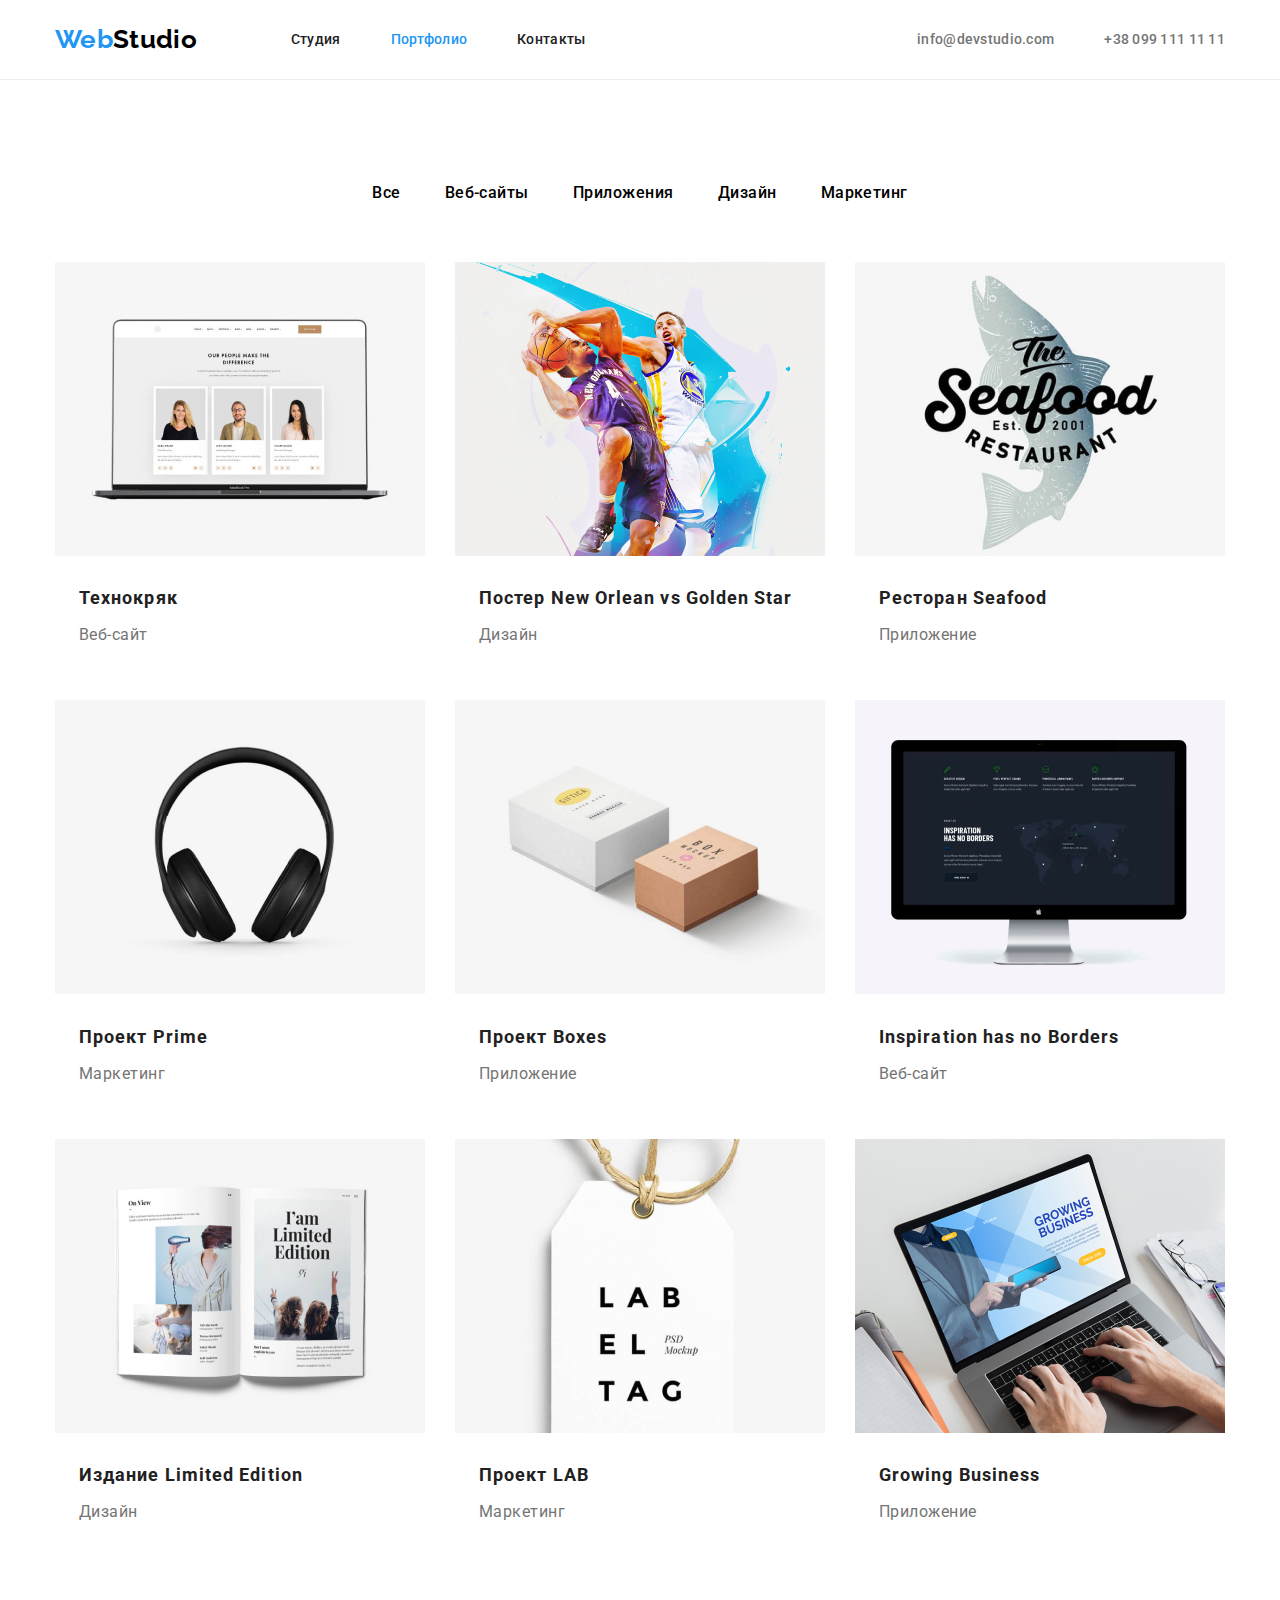
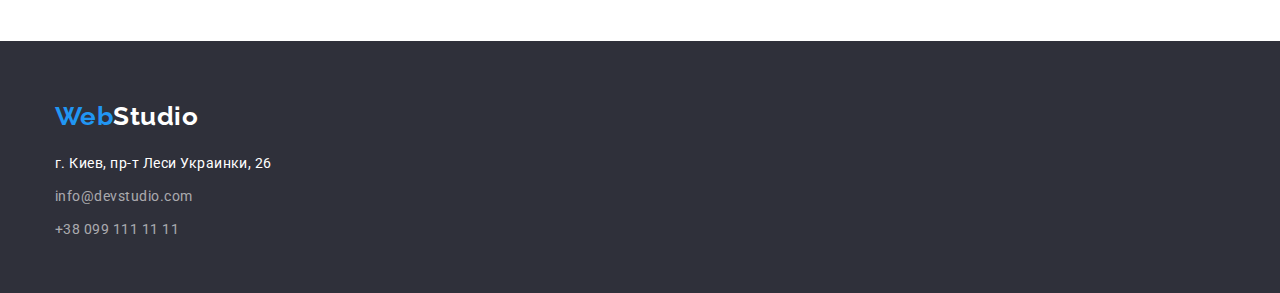
==== portfolio.html @ 80147bfe "Add files via upload" ====
<!DOCTYPE html>
<html lang="ru">
<head>
    <meta charset="UTF-8">
    <meta name="viewport" content="width=device-width, initial-scale=1.0">
    <title>WebStudio|Портфолио</title>
    <link rel="stylesheet" href="https://cdnjs.cloudflare.com/ajax/libs/modern-normalize/1.0.0/modern-normalize.min.css">
    <link rel="stylesheet" href="./css/style.css">
    <link rel="preconnect" href="https://fonts.gstatic.com">
    <link href="https://fonts.googleapis.com/css2?family=Raleway:wght@700&family=Roboto:wght@400;500;700;900&display=swap"
    rel="stylesheet">
</head>

<body>
    <!-- Хедер -->
    <header class="header">
        <nav class="nav container">
            <a class="logo" href="./index.html">Web<span class="logo-studio-header">Studio</span></a>
            <ul class="links">
                <li class="item"><a class="nav-link" href="./index.html">Студия</a></li>
                <li class="item"><a class="nav-link" href="./portfolio.html"><span class="active-page">Портфолио</span></a></li>
                <li class="item"><a class="nav-link" href="./index.html">Контакты</a></li>
            </ul>
    
            <ul class="contacts">
                <li class="item"><a class="contacts-header" href="mailto:info@example.com">info@devstudio.com</a></li>
                <li class="item"><a class="contacts-header" href="tel:+380991111111">+38 099 111 11 11</a></li>
            </ul>
        </nav>
    </header>
    <!-- Основна стрінка -->
    <main class="main">
        <section class="container portfolio-container">
            <!-- Прихований заголовок h1 -->
            <h1 class="hiden-title">Портфолио</h1>
            <!-- Кнопки-фільтри -->
            <ul class="buttons">
                <li><button type="button">Все</button></li>
                <li><button type="button">Веб-сайты</button></li>
                <li><button type="button">Приложения</button></li>
                <li><button type="button">Дизайн</button></li>
                <li><button type="button">Маркетинг</button></li>
            </ul>
            <!-- Портфоліо -->
            <ul class="portfolio-cards">
                <li class="item">
                    <a href=""><img src="./images/portfolio-tehnokryak.jpg" alt="Сайт Технокряк" width="370"></a>
                    <div class="description">
                        <h2>Технокряк</h2>
                        <p>Веб-сайт</p>
                    </div>
                </li>
                <li class="item">
                    <a href=""><img src="./images/portfolio-new-orlean-vs-golden-star.jpg" alt="Два баскетболиста" width="370"></a>
                    <div class="description">
                        <h2>Постер New Orlean vs Golden Star</h2>
                        <p>Дизайн</p>
                    </div>
                </li>
                <li class="item">
                    <a href=""><img src="./images/potrfolio-seafood.jpg" alt="Логотип Ресторана Seafood" width="370"></a>
                    <div class="description">
                        <h2>Ресторан Seafood</h2>
                        <p>Приложение</p>
                    </div>
                </li>
                <li class="item">
                    <a href=""><img src="./images/portfolio-rpime.jpg" alt="Наушники" width="370"></a>
                    <div class="description">
                        <h2>Проект Prime</h2>
                        <p>Маркетинг</p>
                    </div>
                </li>
                <li class="item">
                    <a href=""><img src="./images/portfolio-boxes.jpg" alt="Коробки" width="370"></a>
                    <div class="description">
                        <h2>Проект Boxes</h2>
                        <p>Приложение</p>
                    </div>
                </li>
                <li class="item">
                    <a href=""><img src="./images/portfolio-inspiration-has-no-borders.jpg" alt="Сайт Inspiration has no Borders" width="370"></a>
                    <div class="description">
                        <h2>Inspiration has no Borders</h2>
                        <p>Веб-сайт</p>
                    </div>
                </li>
                <li class="item">
                    <a href=""><img src="./images/portfolio-limited-edition.jpg" alt="Журнал Limited Edition" width="370"></a>
                    <div class="description">
                        <h2>Издание Limited Edition</h2>
                        <p>Дизайн</p>
                    </div>
                </li>
                <li class="item">
                    <a href=""><img src="./images/portfolio-lab.jpg" alt="Бирка LAB" width="370"></a>
                    <div class="description">
                        <h2>Проект LAB</h2>
                        <p>Маркетинг</p>
                    </div>
                </li>
                <li class="item">
                    <a href=""><img src="./images/portfolio-growing-business.jpg" alt="Сайт Growing Business" width="370"></a>
                    <div class="description">
                        <h2>Growing Business</h2>
                        <p>Приложение</p>
                    </div>
                </li>
            </ul>
        </section>
    </main>
    <!-- Футер -->
    <footer class="footer">
        <div class="container">
            <a class="logo" href="./index.html">Web<span class="logo-studio-footer">Studio</span></a>
            <address>
                <ul class="address-list">
                    <li class="item">
                        <p class="location">г. Киев, пр-т Леси Украинки, 26</p>
                    </li>
                    <li class="item">
                        <a class="contacts-footer" href="mailto:info@example.com">info@devstudio.com</a>
                    </li>
                    <li class="item">
                        <a class="contacts-footer" href="tel:+380991111111">+38 099 111 11 11</a>
                    </li>
                </ul>
            </address>
        </div>
    </footer>
</body>

</html>
---- css/style.css ----
/* global */
body {
  font-family: Roboto, sans-serif;
  font-style: normal;
  letter-spacing: 0.03em;
  box-sizing: border-box;
}

/* Universal container */
.container {
  width: 1200px;
  padding-right: 15px;
  padding-left: 15px;
  margin-right: auto;
  margin-left: auto;
}

/* Elements with display: flex */
.nav,
.links,
.contacts,
.benefits-content,
.work-photo,
.team-cards,
.buttons,
.portfolio-cards {
  display: flex;
}

ul,
li,
p,
h1,
h2,
h3 {
  margin: 0;
  padding: 0;
}

*,
*::before,
*::after {
  box-sizing: inherit;
}

ul {
  list-style: none;
}

a,
a:visited {
  text-decoration: none;
}

.address-list .item {
  font-style: normal;
}

/* colors */
:root {
  --title-color: #212121;
  --white-color: #ffffff;
  --blue-color: #2196f3;
  --text-color: #757575;
}

/* logo basic style*/
.logo {
  color: var(--blue-color);
  font-family: Raleway, sans-serif;
  font-weight: 700;
  font-size: 26px;
  line-height: 1.19;
}

.nav .logo {
  margin-right: 94px;
}

/* styles for "Studio" */
.logo-studio-header {
  color: #000000;
}

.logo-studio-footer {
  color: #ffffff;
}

/* Header */

.nav {
  height: 79px;
}

/* nav, titles, team-names, buttons */
.nav-link,
.benefits-title,
.work-title,
.team-title,
.team-name {
  color: var(--title-color);
}

.active-page {
  color: var(--blue-color);
}

.nav-link,
.contacts-header {
  font-weight: 500;
  font-size: 14px;
  line-height: 1.14;
  letter-spacing: 0.02em;
}

/* nav */
.nav {
  align-items: center;
  letter-spacing: 0.02em;
}

/* line between header and main */
.header {
  border-bottom: 1px solid #ececec;
}

.links .item + .item,
.contacts .item + .item {
  margin-left: 50px;
}

.contacts {
  margin-left: auto;
}

/* hover, focus in nav and contacts in header */
.nav-link:hover,
.nav-link:focus,
.contacts-header:hover,
.contacts-header:focus {
  color: var(--blue-color);
}

.contacts-header,
.benefits-text,
.team-employee {
  color: var(--text-color);
}

/* hero, footer background-color*/
.hero,
.footer {
  background-color: #2f303a;
}

/* hero */
.hero {
  text-align: center;
  height: 600px;
  padding-top: 200px;
  margin-bottom: 94px;
}

.hero-title {
  margin-left: auto;
  margin-right: auto;
  margin-bottom: 30px;
  max-width: 696px;
  font-weight: 900;
  font-size: 44px;
  line-height: 1.36;
  color: var(--white-color);
  letter-spacing: 0.06em;
  text-transform: uppercase;
}

/* Заказать услугу */
.button {
  display: inline-block;
  padding: 10px 32px;
  background-color: var(--blue-color);
  color: white;
  text-decoration: none;
  border-radius: 4px;
  min-width: 200px;
  border: transparent;

  font-weight: 700;
  font-size: 16px;
  line-height: 1.88;
  letter-spacing: 0.06em;
  color: var(--white-color);
}

.button:hover,
.button:focus {
  background-color: var(--white-color);
  color: black;
}

/* Преимущества */
.hiden-title {
  display: none;
}

.benefits {
  margin-bottom: 94px;
}

.benefits-content {
  justify-content: space-between;
}

.benefits .item {
  max-width: 270px;
}

.benefits-title {
  margin-bottom: 10px;
  font-weight: 700;
  font-size: 14px;
  line-height: 1.14;
  text-transform: uppercase;
}

.benefits-text {
  font-weight: 400;
  font-size: 14px;
  line-height: 1.71;
}

/* title - Чем мы занимаемся, Наша команда*/
.our-work {
  margin-bottom: 94px;
  text-align: center;
}

.work-title {
  margin-bottom: 50px;
}

.work-photo {
  justify-content: space-between;
}

.work-title,
.team-title {
  font-weight: 700;
  font-size: 36px;
  line-height: 1.17;
}

/* Команда */
.team {
  padding-top: 94px;
  padding-bottom: 94px;
  background-color: #f5f4fa;
}

.team-title {
  text-align: center;
  margin-bottom: 50px;
}

.team-cards {
  justify-content: space-between;
  text-align: center;
}

.team-cards .item {
  width: 270px;
  height: 368px;
  background-color: var(--white-color);
  padding-bottom: 30px;

  box-shadow: 0px 1px 3px rgba(0, 0, 0, 0.12), 0px 1px 1px rgba(0, 0, 0, 0.14),
    0px 2px 1px rgba(0, 0, 0, 0.2);
  border-radius: 0px 0px 4px 4px;
}

.team-name {
  font-weight: 500;
  font-size: 16px;
  line-height: 1.19;
  margin-top: 30px;
  margin-bottom: 10px;
}

.team-employee {
  font-weight: 400;
  font-size: 16px;
  line-height: 1.19;
}

/* footer */
footer {
  min-height: 252px;
  padding-top: 60px;
  padding-bottom: 60px;
}

.location {
  font-weight: 400;
  font-size: 14px;
  line-height: 1.71;
  color: var(--white-color);
}

.contacts-footer {
  font-weight: 400;
  font-size: 14px;
  line-height: 1.71;
  color: rgba(255, 255, 255, 0.6);
}

.footer .logo {
  margin-bottom: 20px;
  display: block;
}

.address-list {
  width: 231px;
  height: 81px;
}

.address-list .item + .item {
  margin-top: 9px;
}

/* Портфоліо */
.portfolio-container {
  min-height: 1360px;
  margin-top: 94px;
  margin-bottom: 94px;
}

/* Кнопки */
.buttons {
  min-width: 611px;
  min-height: 54px;
  margin-bottom: 34px;
  justify-content: center;
}

button {
  font-weight: 500;
  font-size: 16px;
  line-height: 1.63;
  letter-spacing: 0.03em;
  padding: 6px 22px;
  background-color: var(--white-color);
  text-decoration: none;
  border: none;
  cursor: pointer;
}

button:hover,
button:focus {
  background-color: var(--blue-color);
  color: var(--white-color);
  box-shadow: 0px 3px 1px rgba(0, 0, 0, 0.1), 0px 1px 2px rgba(0, 0, 0, 0.08),
    0px 2px 2px rgba(0, 0, 0, 0.12);
  border-radius: 4px;
}

.portfolio-cards {
  flex-wrap: wrap;
  margin-bottom: 94px;
}

.portfolio-cards .item a {
  display: inline-block;
  margin-bottom: 20px;
}

/* Заголовки карток */
.portfolio-cards h2 {
  color: var(--title-color);
  font-weight: 700;
  font-size: 18px;
  line-height: 2;
  letter-spacing: 0.06em;
  margin-bottom: 4px;
}

/* Типи карток */
.portfolio-cards p {
  color: var(--text-color);
  font-weight: 400;
  font-size: 16px;
  line-height: 1.88;
}

.portfolio-cards .item {
  width: calc ((100% - 60px)/3);
  min-height: 404px;
  padding-bottom: 20px;
}

.portfolio-cards .item:not(:nth-child(3n)) {
  margin-right: 30px;
}

.portfolio-cards .item:not(:nth-last-child(-n + 3)) {
  margin-bottom: 30px;
}

.item .description {
  width: 322px;
  height: 70px;
  margin-right: auto;
  margin-left: auto;
}
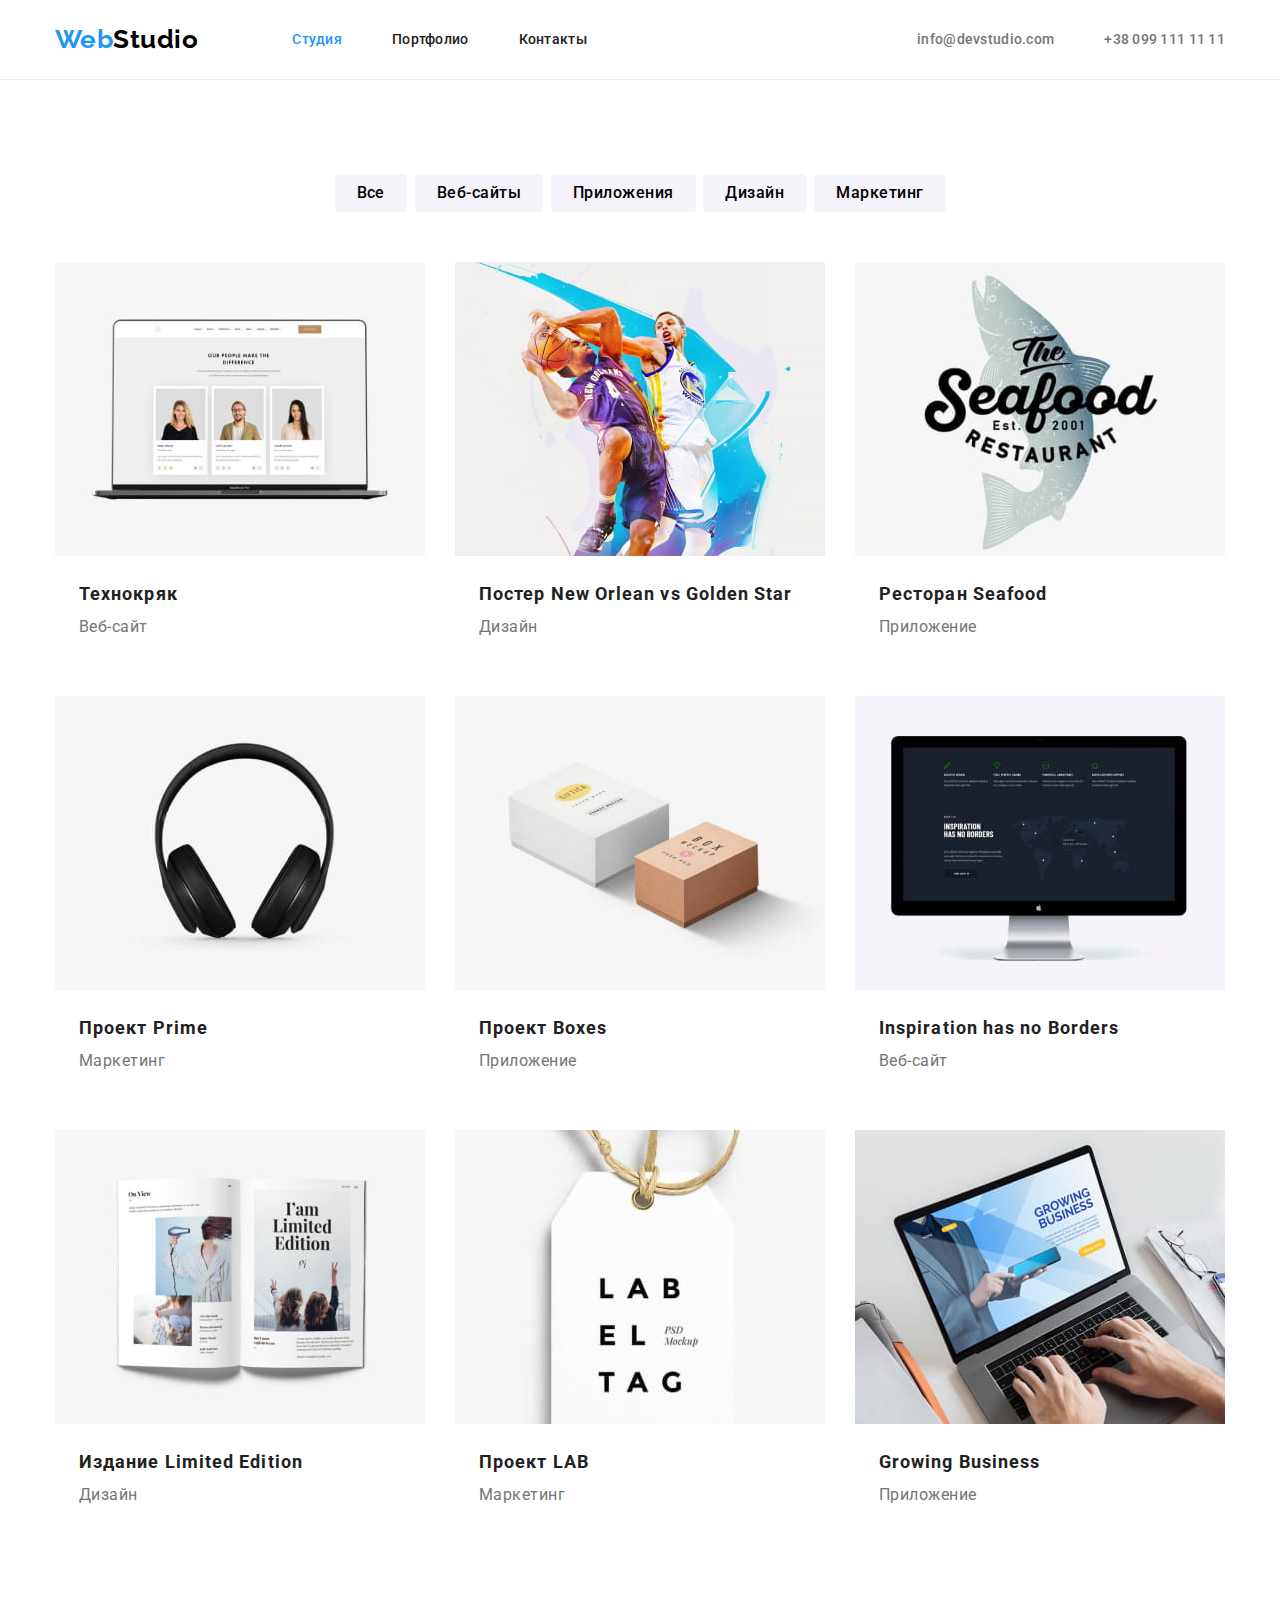
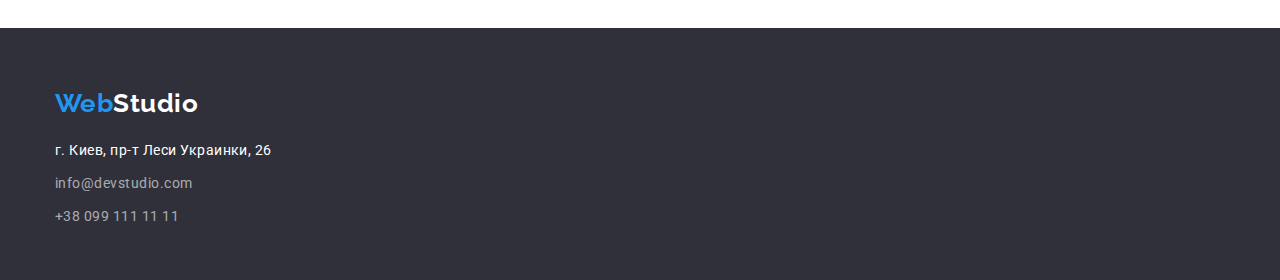
==== commit ac81eedd: "fixed header" ====
--- a/portfolio.html
+++ b/portfolio.html
@@ -14,19 +14,22 @@
 <body>
     <!-- Хедер -->
     <header class="header">
-        <nav class="nav container">
-            <a class="logo" href="./index.html">Web<span class="logo-studio-header">Studio</span></a>
-            <ul class="links">
-                <li class="item"><a class="nav-link" href="./index.html">Студия</a></li>
-                <li class="item"><a class="nav-link" href="./portfolio.html"><span class="active-page">Портфолио</span></a></li>
-                <li class="item"><a class="nav-link" href="./index.html">Контакты</a></li>
-            </ul>
+        <div class="container">
+            <nav class="nav">
+                <a class="logo" href="./index.html">Web<span class="logo-studio-header">Studio</span></a>
+                <ul class="links">
+                    <li class="item"><a class="nav-link" href="./index.html"><span class="active-page">Студия</span></a>
+                    </li>
+                    <li class="item"><a class="nav-link" href="./portfolio.html">Портфолио</a></li>
+                    <li class="item"><a class="nav-link" href="./index.html">Контакты</a></li>
+                </ul>
+            </nav>
     
             <ul class="contacts">
                 <li class="item"><a class="contacts-header" href="mailto:info@example.com">info@devstudio.com</a></li>
                 <li class="item"><a class="contacts-header" href="tel:+380991111111">+38 099 111 11 11</a></li>
             </ul>
-        </nav>
+        </div>
     </header>
     <!-- Основна стрінка -->
     <main class="main">
--- a/css/style.css
+++ b/css/style.css
@@ -13,6 +13,21 @@
   padding-left: 15px;
   margin-right: auto;
   margin-left: auto;
+}
+
+img {
+  display: block;
+  min-width: 100%;
+  height: auto;
+}
+
+.benefits .container {
+  padding-top: 94px;
+  padding-bottom: 94px;
+}
+
+.our-work .container {
+  padding-bottom: 94px;
 }
 
 /* Elements with display: flex */
@@ -23,7 +38,8 @@
 .work-photo,
 .team-cards,
 .buttons,
-.portfolio-cards {
+.portfolio-cards,
+.header .container {
   display: flex;
 }
 
@@ -75,6 +91,8 @@
 
 .nav .logo {
   margin-right: 94px;
+  padding-top: 24px;
+  padding-bottom: 25px;
 }
 
 /* styles for "Studio" */
@@ -87,9 +105,13 @@
 }
 
 /* Header */
-
-.nav {
-  height: 79px;
+.header {
+  height: 80px;
+  border-bottom: 1px solid #ececec;
+}
+
+.header .container {
+  text-align: center;
 }
 
 /* nav, titles, team-names, buttons */
@@ -111,22 +133,24 @@
   font-size: 14px;
   line-height: 1.14;
   letter-spacing: 0.02em;
+  display: block;
+  padding-top: 32px;
+  padding-bottom: 32px;
 }
 
 /* nav */
 .nav {
   align-items: center;
-  letter-spacing: 0.02em;
-}
-
-/* line between header and main */
-.header {
-  border-bottom: 1px solid #ececec;
-}
-
-.links .item + .item,
+}
+
+/* .links .item + .item,
 .contacts .item + .item {
   margin-left: 50px;
+} */
+
+.links .item:not(:last-child),
+.contacts .item:not(:last-child) {
+  margin-right: 50px;
 }
 
 .contacts {
@@ -147,25 +171,39 @@
   color: var(--text-color);
 }
 
-/* hero, footer background-color*/
-.hero,
+/* hero, footer background*/
 .footer {
   background-color: #2f303a;
 }
 
 /* hero */
 .hero {
+  display: flex;
   text-align: center;
   height: 600px;
+  max-width: 1600px;
+  margin-right: auto;
+  margin-left: auto;
   padding-top: 200px;
-  margin-bottom: 94px;
+  padding-bottom: 200px;
+  background-color: #c4c4c4;
+  background-image: linear-gradient(
+      to right,
+      rgba(47, 48, 58, 0.4),
+      rgba(47, 48, 58, 0.4)
+    ),
+    url("../images/hero-background.jpg");
+  background-repeat: no-repeat;
+  background-position: center;
+  background-size: cover;
+}
+
+.hero .container {
+  max-width: 696px;
 }
 
 .hero-title {
-  margin-left: auto;
-  margin-right: auto;
   margin-bottom: 30px;
-  max-width: 696px;
   font-weight: 900;
   font-size: 44px;
   line-height: 1.36;
@@ -203,10 +241,6 @@
   display: none;
 }
 
-.benefits {
-  margin-bottom: 94px;
-}
-
 .benefits-content {
   justify-content: space-between;
 }
@@ -231,7 +265,6 @@
 
 /* title - Чем мы занимаемся, Наша команда*/
 .our-work {
-  margin-bottom: 94px;
   text-align: center;
 }
 
@@ -283,13 +316,13 @@
   font-size: 16px;
   line-height: 1.19;
   margin-top: 30px;
-  margin-bottom: 10px;
 }
 
 .team-employee {
   font-weight: 400;
   font-size: 16px;
   line-height: 1.19;
+  margin-top: 10px;
 }
 
 /* footer */
@@ -329,17 +362,19 @@
 
 /* Портфоліо */
 .portfolio-container {
-  min-height: 1360px;
-  margin-top: 94px;
-  margin-bottom: 94px;
+  /* min-height: 1360px; */
+  padding-top: 94px;
+  padding-bottom: 94px;
 }
 
 /* Кнопки */
 .buttons {
   min-width: 611px;
-  min-height: 54px;
-  margin-bottom: 34px;
-  justify-content: center;
+  margin-bottom: 50px;
+  width: 611px;
+  justify-content: space-between;
+  margin-right: auto;
+  margin-left: auto;
 }
 
 button {
@@ -348,10 +383,11 @@
   line-height: 1.63;
   letter-spacing: 0.03em;
   padding: 6px 22px;
-  background-color: var(--white-color);
+  background-color: #f5f4fa;
   text-decoration: none;
-  border: none;
   cursor: pointer;
+  border: transparent;
+  border-radius: 4px;
 }
 
 button:hover,
@@ -365,12 +401,10 @@
 
 .portfolio-cards {
   flex-wrap: wrap;
-  margin-bottom: 94px;
 }
 
 .portfolio-cards .item a {
-  display: inline-block;
-  margin-bottom: 20px;
+  display: block;
 }
 
 /* Заголовки карток */
@@ -380,7 +414,6 @@
   font-size: 18px;
   line-height: 2;
   letter-spacing: 0.06em;
-  margin-bottom: 4px;
 }
 
 /* Типи карток */
@@ -394,7 +427,6 @@
 .portfolio-cards .item {
   width: calc ((100% - 60px)/3);
   min-height: 404px;
-  padding-bottom: 20px;
 }
 
 .portfolio-cards .item:not(:nth-child(3n)) {
@@ -406,8 +438,6 @@
 }
 
 .item .description {
-  width: 322px;
-  height: 70px;
-  margin-right: auto;
-  margin-left: auto;
-}
+  padding: 20px 24px;
+  height: 110px;
+}
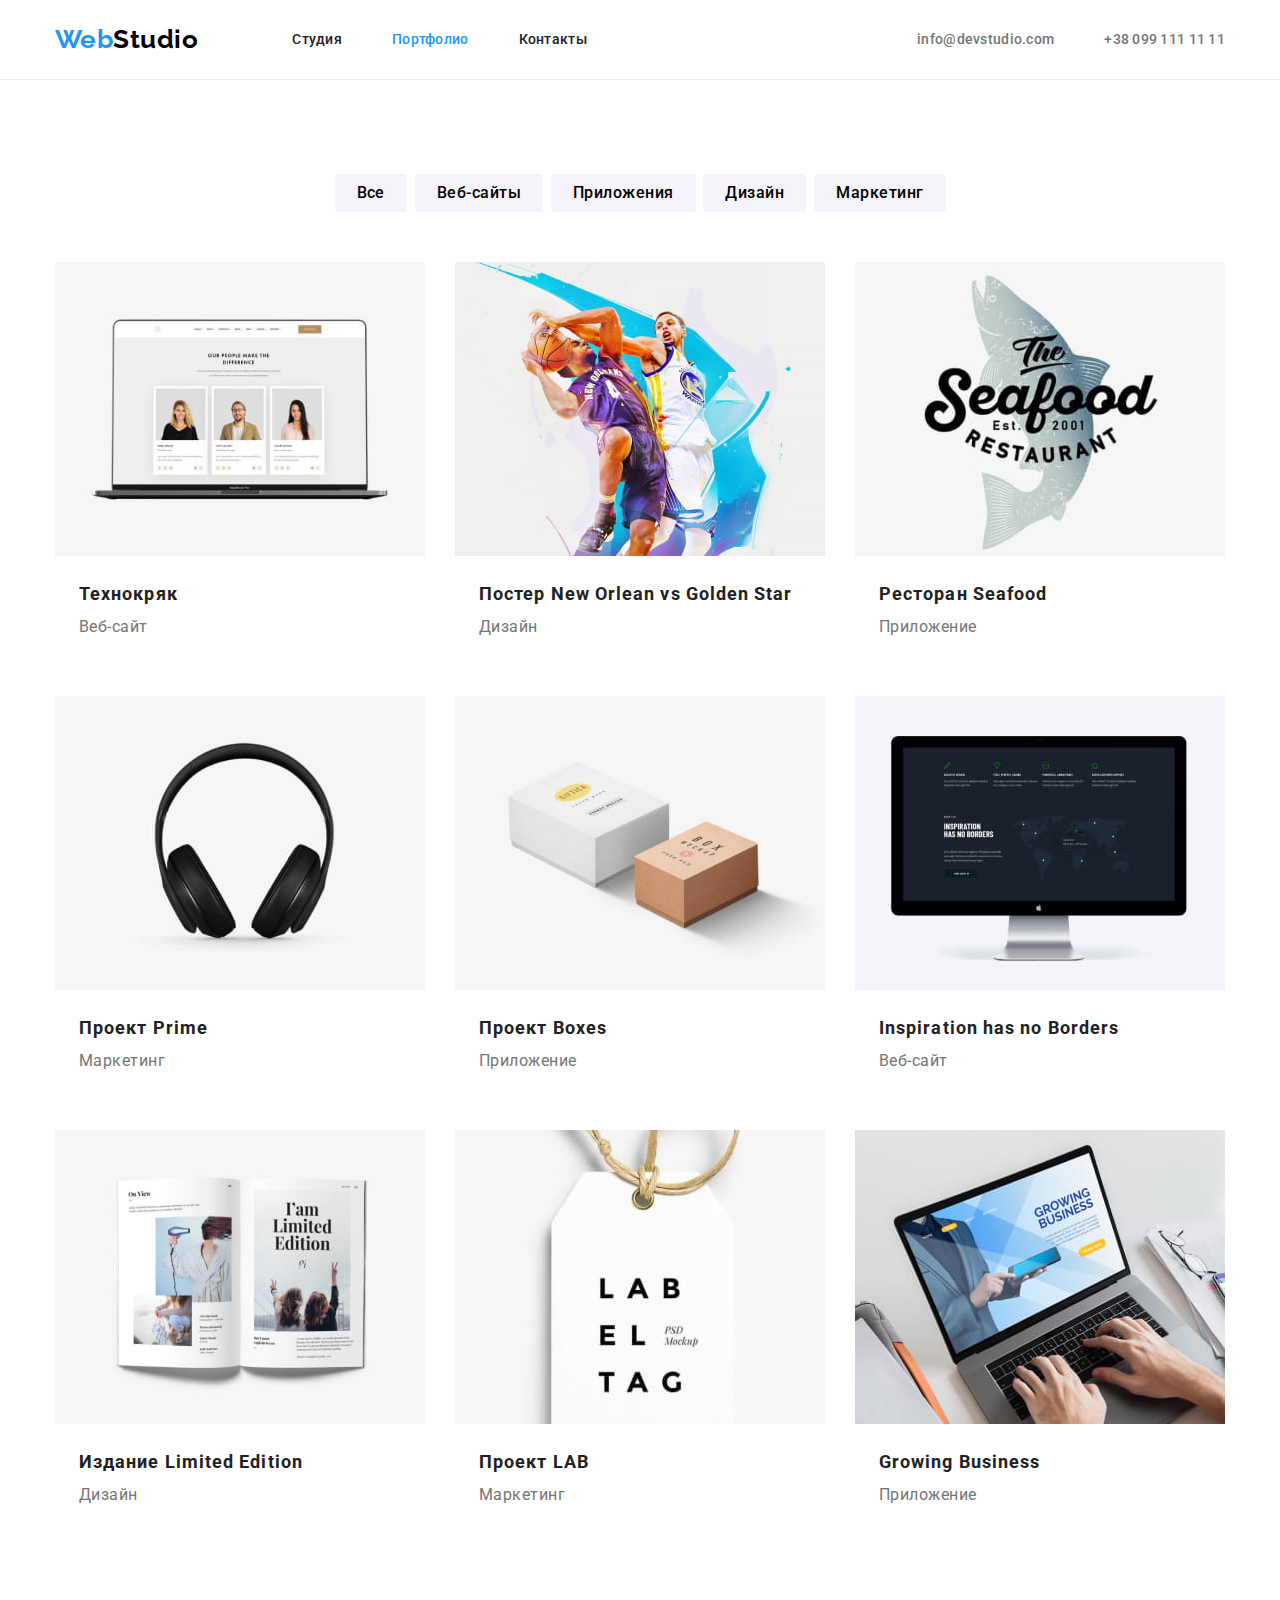
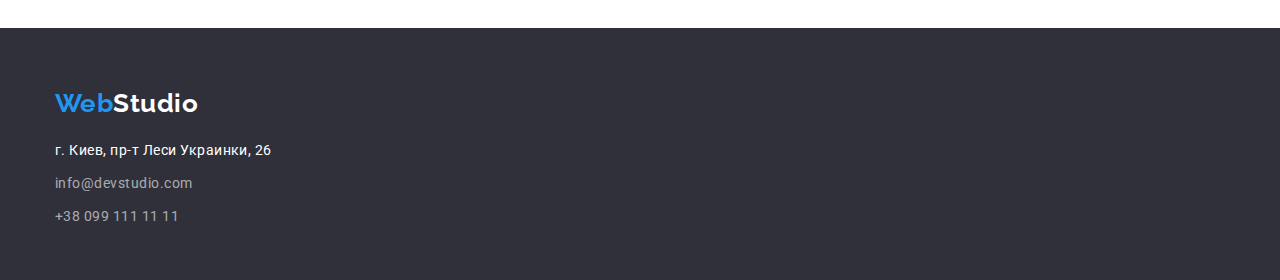
==== commit 5b109ec7: "fixed active page" ====
--- a/portfolio.html
+++ b/portfolio.html
@@ -18,9 +18,9 @@
             <nav class="nav">
                 <a class="logo" href="./index.html">Web<span class="logo-studio-header">Studio</span></a>
                 <ul class="links">
-                    <li class="item"><a class="nav-link" href="./index.html"><span class="active-page">Студия</span></a>
+                    <li class="item"><a class="nav-link" href="./index.html">Студия</a>
                     </li>
-                    <li class="item"><a class="nav-link" href="./portfolio.html">Портфолио</a></li>
+                    <li class="item"><a class="nav-link active-page" href="./portfolio.html">Портфолио</a></li>
                     <li class="item"><a class="nav-link" href="./index.html">Контакты</a></li>
                 </ul>
             </nav>
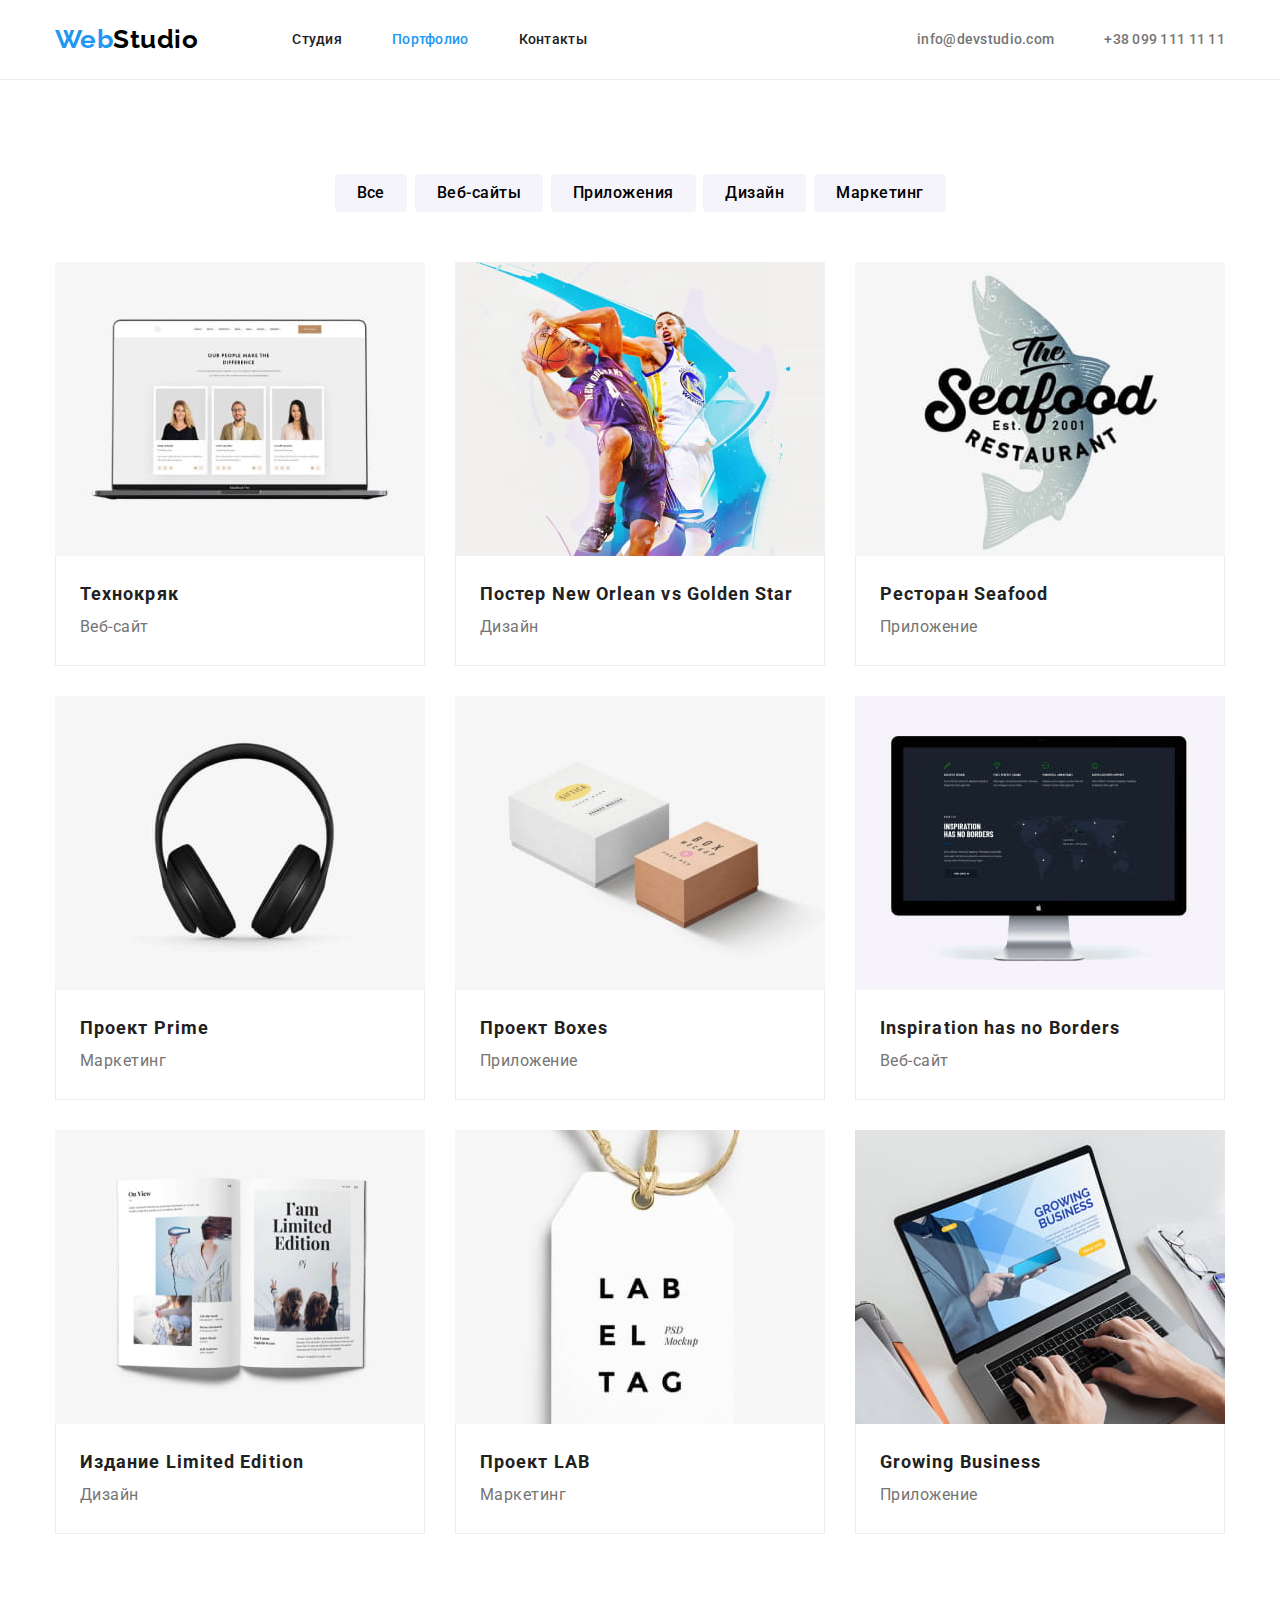
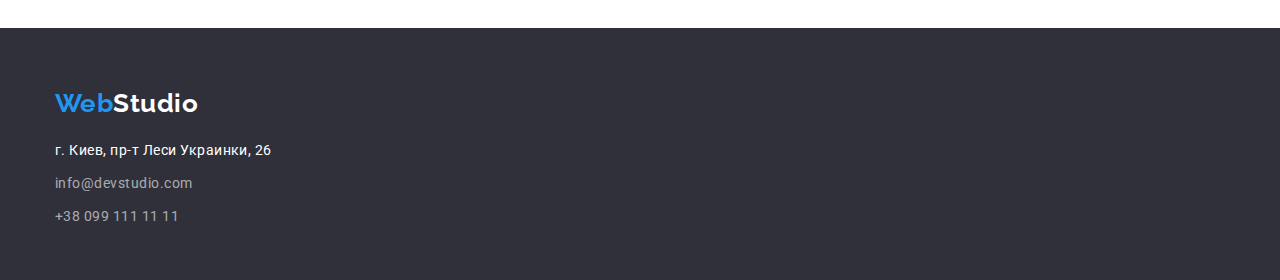
==== commit 13829b2d: "chnged cards links in portfolio" ====
--- a/portfolio.html
+++ b/portfolio.html
@@ -35,7 +35,7 @@
     <main class="main">
         <section class="container portfolio-container">
             <!-- Прихований заголовок h1 -->
-            <h1 class="hiden-title">Портфолио</h1>
+            <h1 class="visually-hidden">Портфолио</h1>
             <!-- Кнопки-фільтри -->
             <ul class="buttons">
                 <li><button type="button">Все</button></li>
@@ -47,67 +47,76 @@
             <!-- Портфоліо -->
             <ul class="portfolio-cards">
                 <li class="item">
-                    <a href=""><img src="./images/portfolio-tehnokryak.jpg" alt="Сайт Технокряк" width="370"></a>
-                    <div class="description">
-                        <h2>Технокряк</h2>
-                        <p>Веб-сайт</p>
-                    </div>
+                    <a href=""><img src="./images/portfolio-tehnokryak.jpg" alt="Сайт Технокряк" width="370">
+                        <div class="description">
+                            <h2>Технокряк</h2>
+                            <p>Веб-сайт</p>
+                        </div>
+                    </a>
                 </li>
                 <li class="item">
-                    <a href=""><img src="./images/portfolio-new-orlean-vs-golden-star.jpg" alt="Два баскетболиста" width="370"></a>
-                    <div class="description">
-                        <h2>Постер New Orlean vs Golden Star</h2>
-                        <p>Дизайн</p>
-                    </div>
+                    <a href=""><img src="./images/portfolio-new-orlean-vs-golden-star.jpg" alt="Два баскетболиста" width="370">
+                        <div class="description">
+                            <h2>Постер New Orlean vs Golden Star</h2>
+                            <p>Дизайн</p>
+                        </div>
+                    </a>
                 </li>
                 <li class="item">
-                    <a href=""><img src="./images/potrfolio-seafood.jpg" alt="Логотип Ресторана Seafood" width="370"></a>
-                    <div class="description">
-                        <h2>Ресторан Seafood</h2>
-                        <p>Приложение</p>
-                    </div>
+                    <a href=""><img src="./images/potrfolio-seafood.jpg" alt="Логотип Ресторана Seafood" width="370">
+                        <div class="description">
+                            <h2>Ресторан Seafood</h2>
+                            <p>Приложение</p>
+                        </div>
+                    </a>
                 </li>
                 <li class="item">
-                    <a href=""><img src="./images/portfolio-rpime.jpg" alt="Наушники" width="370"></a>
-                    <div class="description">
-                        <h2>Проект Prime</h2>
-                        <p>Маркетинг</p>
-                    </div>
+                    <a href=""><img src="./images/portfolio-rpime.jpg" alt="Наушники" width="370">
+                        <div class="description">
+                            <h2>Проект Prime</h2>
+                            <p>Маркетинг</p>
+                        </div>
+                    </a>
                 </li>
                 <li class="item">
-                    <a href=""><img src="./images/portfolio-boxes.jpg" alt="Коробки" width="370"></a>
-                    <div class="description">
-                        <h2>Проект Boxes</h2>
-                        <p>Приложение</p>
-                    </div>
+                    <a href=""><img src="./images/portfolio-boxes.jpg" alt="Коробки" width="370">
+                        <div class="description">
+                            <h2>Проект Boxes</h2>
+                            <p>Приложение</p>
+                        </div>
+                    </a>
                 </li>
                 <li class="item">
-                    <a href=""><img src="./images/portfolio-inspiration-has-no-borders.jpg" alt="Сайт Inspiration has no Borders" width="370"></a>
-                    <div class="description">
-                        <h2>Inspiration has no Borders</h2>
-                        <p>Веб-сайт</p>
-                    </div>
+                    <a href=""><img src="./images/portfolio-inspiration-has-no-borders.jpg" alt="Сайт Inspiration has no Borders" width="370">
+                        <div class="description">
+                            <h2>Inspiration has no Borders</h2>
+                            <p>Веб-сайт</p>
+                        </div>
+                    </a>
                 </li>
                 <li class="item">
-                    <a href=""><img src="./images/portfolio-limited-edition.jpg" alt="Журнал Limited Edition" width="370"></a>
-                    <div class="description">
-                        <h2>Издание Limited Edition</h2>
-                        <p>Дизайн</p>
-                    </div>
+                    <a href=""><img src="./images/portfolio-limited-edition.jpg" alt="Журнал Limited Edition" width="370">
+                        <div class="description">
+                            <h2>Издание Limited Edition</h2>
+                            <p>Дизайн</p>
+                        </div>
+                    </a>
                 </li>
                 <li class="item">
-                    <a href=""><img src="./images/portfolio-lab.jpg" alt="Бирка LAB" width="370"></a>
-                    <div class="description">
-                        <h2>Проект LAB</h2>
-                        <p>Маркетинг</p>
-                    </div>
+                    <a href=""><img src="./images/portfolio-lab.jpg" alt="Бирка LAB" width="370">
+                        <div class="description">
+                            <h2>Проект LAB</h2>
+                            <p>Маркетинг</p>
+                        </div>
+                    </a>
                 </li>
                 <li class="item">
-                    <a href=""><img src="./images/portfolio-growing-business.jpg" alt="Сайт Growing Business" width="370"></a>
-                    <div class="description">
-                        <h2>Growing Business</h2>
-                        <p>Приложение</p>
-                    </div>
+                    <a href=""><img src="./images/portfolio-growing-business.jpg" alt="Сайт Growing Business" width="370">
+                        <div class="description">
+                            <h2>Growing Business</h2>
+                            <p>Приложение</p>
+                        </div>
+                    </a>
                 </li>
             </ul>
         </section>
--- a/css/style.css
+++ b/css/style.css
@@ -236,9 +236,25 @@
   color: black;
 }
 
+.button:active {
+  background-color: var(--blue-color);
+  color: white;
+}
+
 /* Преимущества */
-.hiden-title {
-  display: none;
+
+/* Прихований заголовок-універсальний */
+.visually-hidden {
+  position: absolute;
+  width: 1px;
+  height: 1px;
+  margin: -1px;
+  border: 0;
+  padding: 0;
+  white-space: nowrap;
+  clip-path: inset(100%);
+  clip: rect(0 0 0 0);
+  overflow: hidden;
 }
 
 .benefits-content {
@@ -247,6 +263,21 @@
 
 .benefits .item {
   max-width: 270px;
+}
+
+/* Декоративні іконки */
+/* зробити як inline-svg, зробити div і туди фон*/
+.benefits .item::before {
+  display: block;
+  content: "";
+  width: 270px;
+  height: 120px;
+  background-color: #f5f4fa;
+  border-radius: 4px;
+  background-size: contain;
+  background-repeat: no-repeat;
+  background-position: center;
+  margin-bottom: 30px;
 }
 
 .benefits-title {
@@ -277,7 +308,8 @@
 }
 
 .work-title,
-.team-title {
+.team-title,
+.clients-title {
   font-weight: 700;
   font-size: 36px;
   line-height: 1.17;
@@ -311,11 +343,15 @@
   border-radius: 0px 0px 4px 4px;
 }
 
+.team-cards .description {
+  padding-top: 30px;
+  padding-bottom: 30px;
+}
+
 .team-name {
   font-weight: 500;
   font-size: 16px;
   line-height: 1.19;
-  margin-top: 30px;
 }
 
 .team-employee {
@@ -323,6 +359,30 @@
   font-size: 16px;
   line-height: 1.19;
   margin-top: 10px;
+}
+
+/* Клієнти */
+.clients {
+  padding-top: 94px;
+  padding-bottom: 94px;
+  text-align: center;
+}
+
+.clients-title {
+  margin-bottom: 50px;
+}
+
+.clients-list {
+  display: flex;
+  justify-content: space-between;
+  height: 90px;
+  outline: 1px solid black;
+}
+
+.clients-list .item {
+  width: 170px;
+  height: 90px;
+  outline: 1px solid black;
 }
 
 /* footer */
@@ -407,6 +467,10 @@
   display: block;
 }
 
+.portfolio-cards .item:hover {
+  box-shadow: 0px 4px 4px rgba(0, 0, 0, 0.25);
+}
+
 /* Заголовки карток */
 .portfolio-cards h2 {
   color: var(--title-color);
@@ -437,7 +501,10 @@
   margin-bottom: 30px;
 }
 
-.item .description {
+.portfolio-cards .description {
   padding: 20px 24px;
   height: 110px;
-}
+  border-bottom: 1px solid #ececec;
+  border-right: 1px solid #ececec;
+  border-left: 1px solid #ececec;
+}
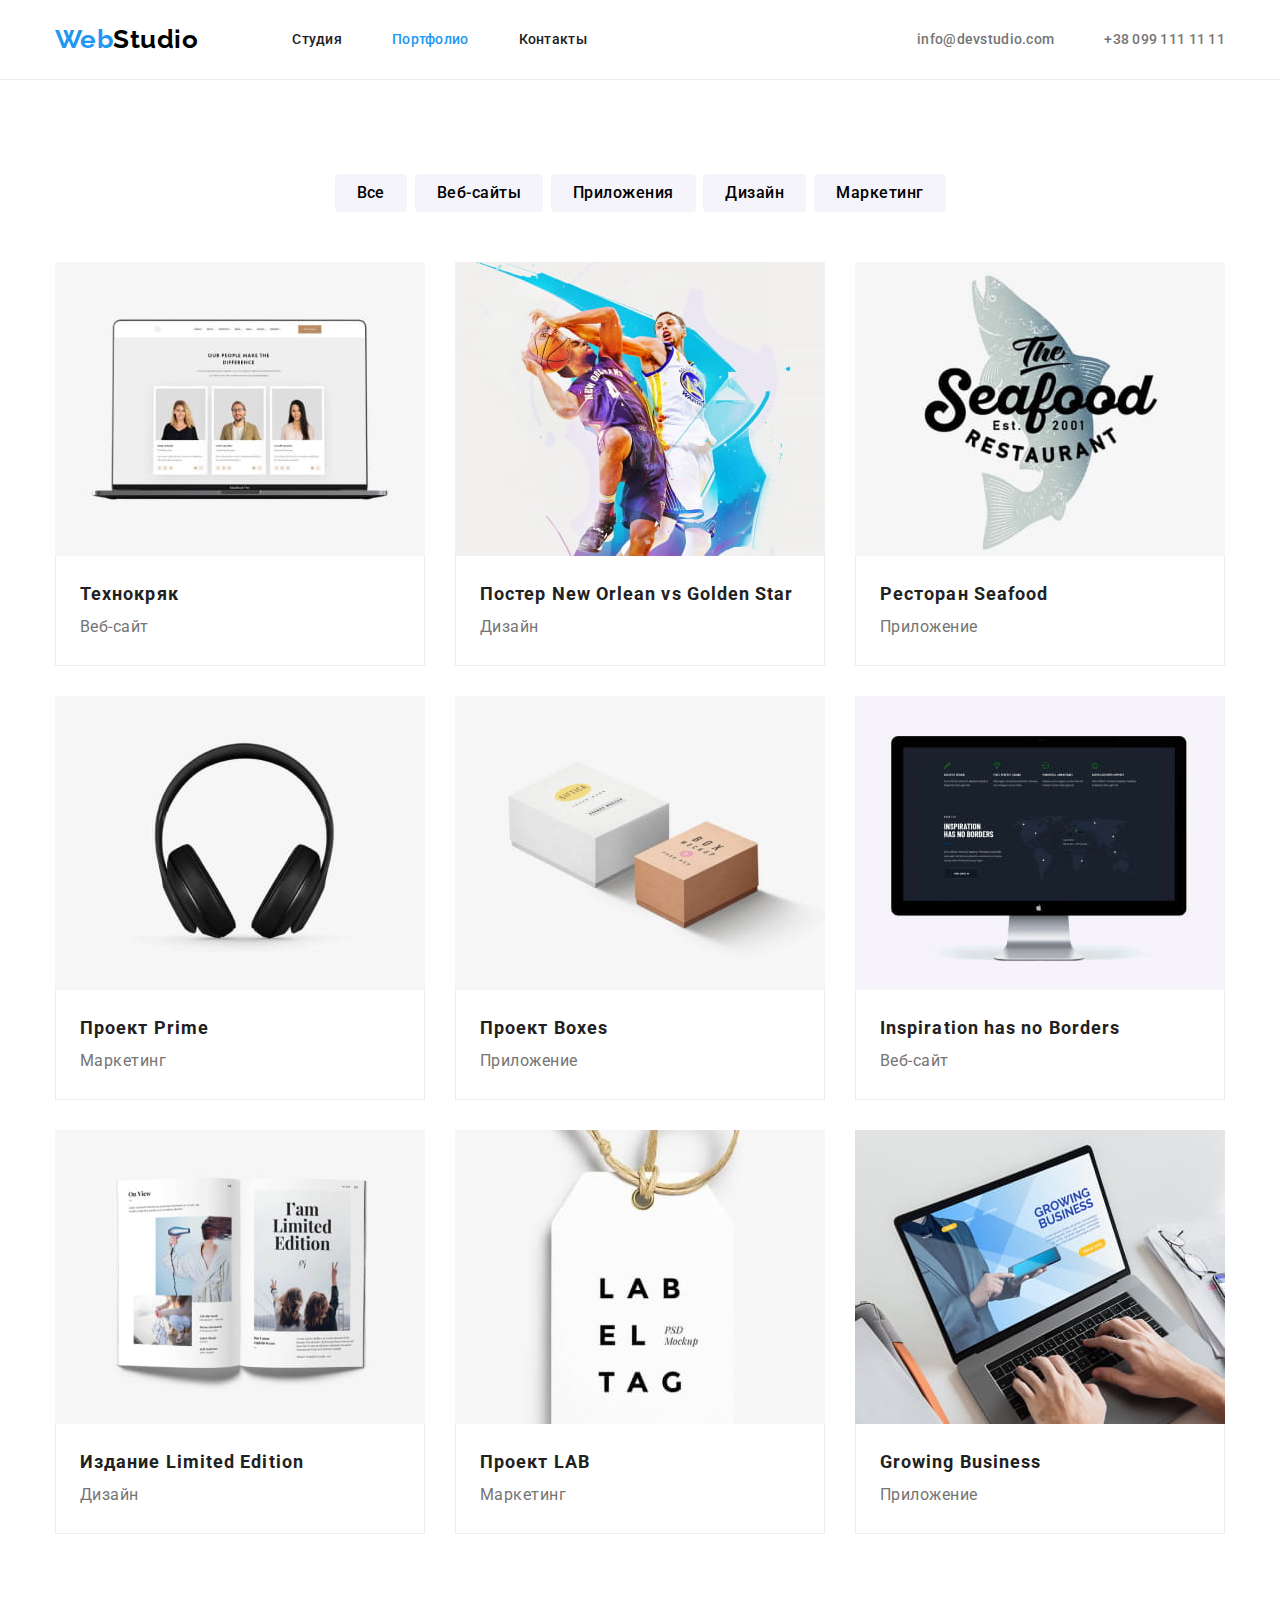
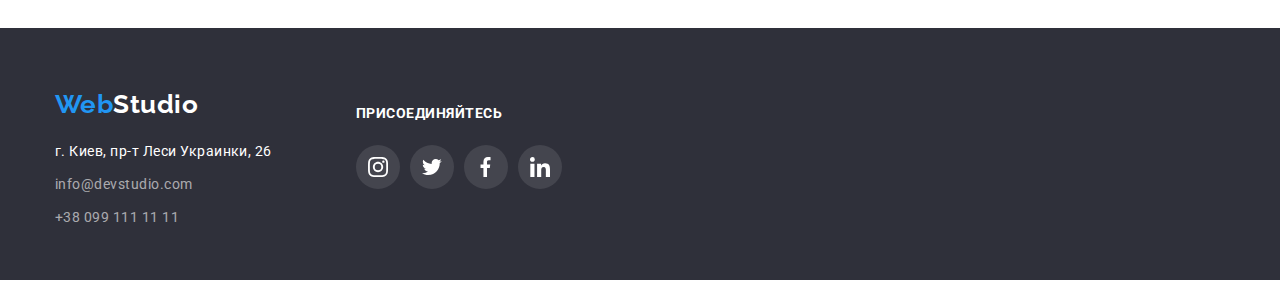
==== commit f2e8d6b5: "added social links in footer" ====
--- a/portfolio.html
+++ b/portfolio.html
@@ -124,20 +124,55 @@
     <!-- Футер -->
     <footer class="footer">
         <div class="container">
-            <a class="logo" href="./index.html">Web<span class="logo-studio-footer">Studio</span></a>
-            <address>
-                <ul class="address-list">
-                    <li class="item">
-                        <p class="location">г. Киев, пр-т Леси Украинки, 26</p>
+            <div class="foorer-all-contacts">
+                <a class="logo" href="./index.html">Web<span class="logo-studio-footer">Studio</span></a>
+                <address>
+                    <ul class="address-list">
+                        <li class="item">
+                            <p class="location">г. Киев, пр-т Леси Украинки, 26</p>
+                        </li>
+                        <li class="item">
+                            <a class="contacts-footer" href="mailto:info@example.com">info@devstudio.com</a>
+                        </li>
+                        <li class="item">
+                            <a class="contacts-footer" href="tel:+380991111111">+38 099 111 11 11</a>
+                        </li>
+                    </ul>
+                </address>
+            </div>
+            <div class="social-links-footer">
+                <h2 class="title">Присоединяйтесь</h2>
+                <ul class="links-list">
+                    <li>
+                        <a href="">
+                            <svg class="icon-instagram" width="20" height="20">
+                                <use href="./images/all-svg-icons.svg#icon-instagram">
+                            </svg>
+                        </a>
                     </li>
-                    <li class="item">
-                        <a class="contacts-footer" href="mailto:info@example.com">info@devstudio.com</a>
+                    <li>
+                        <a href="">
+                            <svg class="icon-twitter" width="20" height="20">
+                                <use href="./images/all-svg-icons.svg#icon-twitter">
+                            </svg>
+                        </a>
                     </li>
-                    <li class="item">
-                        <a class="contacts-footer" href="tel:+380991111111">+38 099 111 11 11</a>
+                    <li>
+                        <a href="">
+                            <svg class="icon-facebook" width="20" height="20">
+                                <use href="./images/all-svg-icons.svg#icon-facebook">
+                            </svg>
+                        </a>
+                    </li>
+                    <li>
+                        <a href="">
+                            <svg class="icon-linkedin" width="20" height="20">
+                                <use href="./images/all-svg-icons.svg#icon-linkedin">
+                            </svg>
+                        </a>
                     </li>
                 </ul>
-            </address>
+            </div>
         </div>
     </footer>
 </body>
--- a/css/style.css
+++ b/css/style.css
@@ -265,21 +265,6 @@
   max-width: 270px;
 }
 
-/* Декоративні іконки */
-/* зробити як inline-svg, зробити div і туди фон*/
-.benefits .item::before {
-  display: block;
-  content: "";
-  width: 270px;
-  height: 120px;
-  background-color: #f5f4fa;
-  border-radius: 4px;
-  background-size: contain;
-  background-repeat: no-repeat;
-  background-position: center;
-  margin-bottom: 30px;
-}
-
 .benefits-title {
   margin-bottom: 10px;
   font-weight: 700;
@@ -334,10 +319,9 @@
 
 .team-cards .item {
   width: 270px;
-  height: 368px;
+  height: 428px;
   background-color: var(--white-color);
   padding-bottom: 30px;
-
   box-shadow: 0px 1px 3px rgba(0, 0, 0, 0.12), 0px 1px 1px rgba(0, 0, 0, 0.14),
     0px 2px 1px rgba(0, 0, 0, 0.2);
   border-radius: 0px 0px 4px 4px;
@@ -345,7 +329,7 @@
 
 .team-cards .description {
   padding-top: 30px;
-  padding-bottom: 30px;
+  /* padding-bottom: 30px; */
 }
 
 .team-name {
@@ -361,6 +345,14 @@
   margin-top: 10px;
 }
 
+.team-cards .social-links {
+  width: 206px;
+  height: 44px;
+  margin-top: 16px;
+  margin-right: auto;
+  margin-left: auto;
+}
+
 /* Клієнти */
 .clients {
   padding-top: 94px;
@@ -375,21 +367,59 @@
 .clients-list {
   display: flex;
   justify-content: space-between;
-  height: 90px;
-  outline: 1px solid black;
-}
-
-.clients-list .item {
+}
+
+.clients-list a {
   width: 170px;
   height: 90px;
-  outline: 1px solid black;
+  display: flex;
+  justify-content: center;
+  align-items: center;
+  border: 1px solid #afb1b8;
+  border-radius: 4px;
+  fill: #afb1b8;
+}
+
+.clients-list a:hover {
+  fill: var(--blue-color);
+  border-color: var(--blue-color);
 }
 
 /* footer */
-footer {
-  min-height: 252px;
-  padding-top: 60px;
-  padding-bottom: 60px;
+.footer .container {
+  display: flex;
+}
+
+.footer {
+  border: 1px solid transparent;
+  height: 252px;
+}
+
+.foorer-all-contacts {
+  margin-top: 60px;
+  margin-bottom: 60px;
+}
+.social-links-footer {
+  width: 206px;
+  height: 80px;
+  margin-left: 70px;
+  margin-top: 72px;
+  margin-bottom: 100px;
+}
+
+.social-links-footer a {
+  display: flex;
+  justify-content: center;
+  align-items: center;
+  width: 44px;
+  height: 44px;
+  border-radius: 50%;
+  background-color: rgba(255, 255, 255, 0.1);
+  fill: #fff;
+}
+
+.social-links-footer a:hover {
+  background-color: var(--blue-color);
 }
 
 .location {
@@ -420,9 +450,28 @@
   margin-top: 9px;
 }
 
+/* social-links-footer */
+.social-links-footer {
+  width: 206px;
+  height: 80px;
+}
+
+.social-links-footer .title {
+  color: #fff;
+  font-size: 14px;
+  line-height: 1.72;
+  text-transform: uppercase;
+  margin-bottom: 20px;
+}
+
+.social-links-footer .links-list {
+  display: flex;
+  justify-content: space-between;
+  align-items: center;
+}
+
 /* Портфоліо */
 .portfolio-container {
-  /* min-height: 1360px; */
   padding-top: 94px;
   padding-bottom: 94px;
 }
@@ -508,3 +557,46 @@
   border-right: 1px solid #ececec;
   border-left: 1px solid #ececec;
 }
+
+/* Декоративні іконки */
+/* зробити як inline-svg, зробити div і туди фон*/
+/* .benefits .item::before, */
+
+/* Icons in contacts in header*/
+.contacts .item {
+  display: flex;
+  justify-content: center;
+  align-items: center;
+}
+
+/* Icons in benefits */
+.icon-background {
+  width: 270px;
+  height: 120px;
+  background-color: #f5f4fa;
+  border-radius: 4px;
+  padding: 0;
+  margin-bottom: 30px;
+  padding: 25px 100px;
+}
+
+.team .social-links {
+  display: flex;
+  align-items: center;
+  justify-content: space-between;
+}
+
+.social-links a {
+  display: flex;
+  justify-content: center;
+  align-items: center;
+  width: 44px;
+  height: 44px;
+  border-radius: 50%;
+  fill: #afb1b8;
+}
+
+.social-links a:hover {
+  background-color: var(--blue-color);
+  fill: #fff;
+}
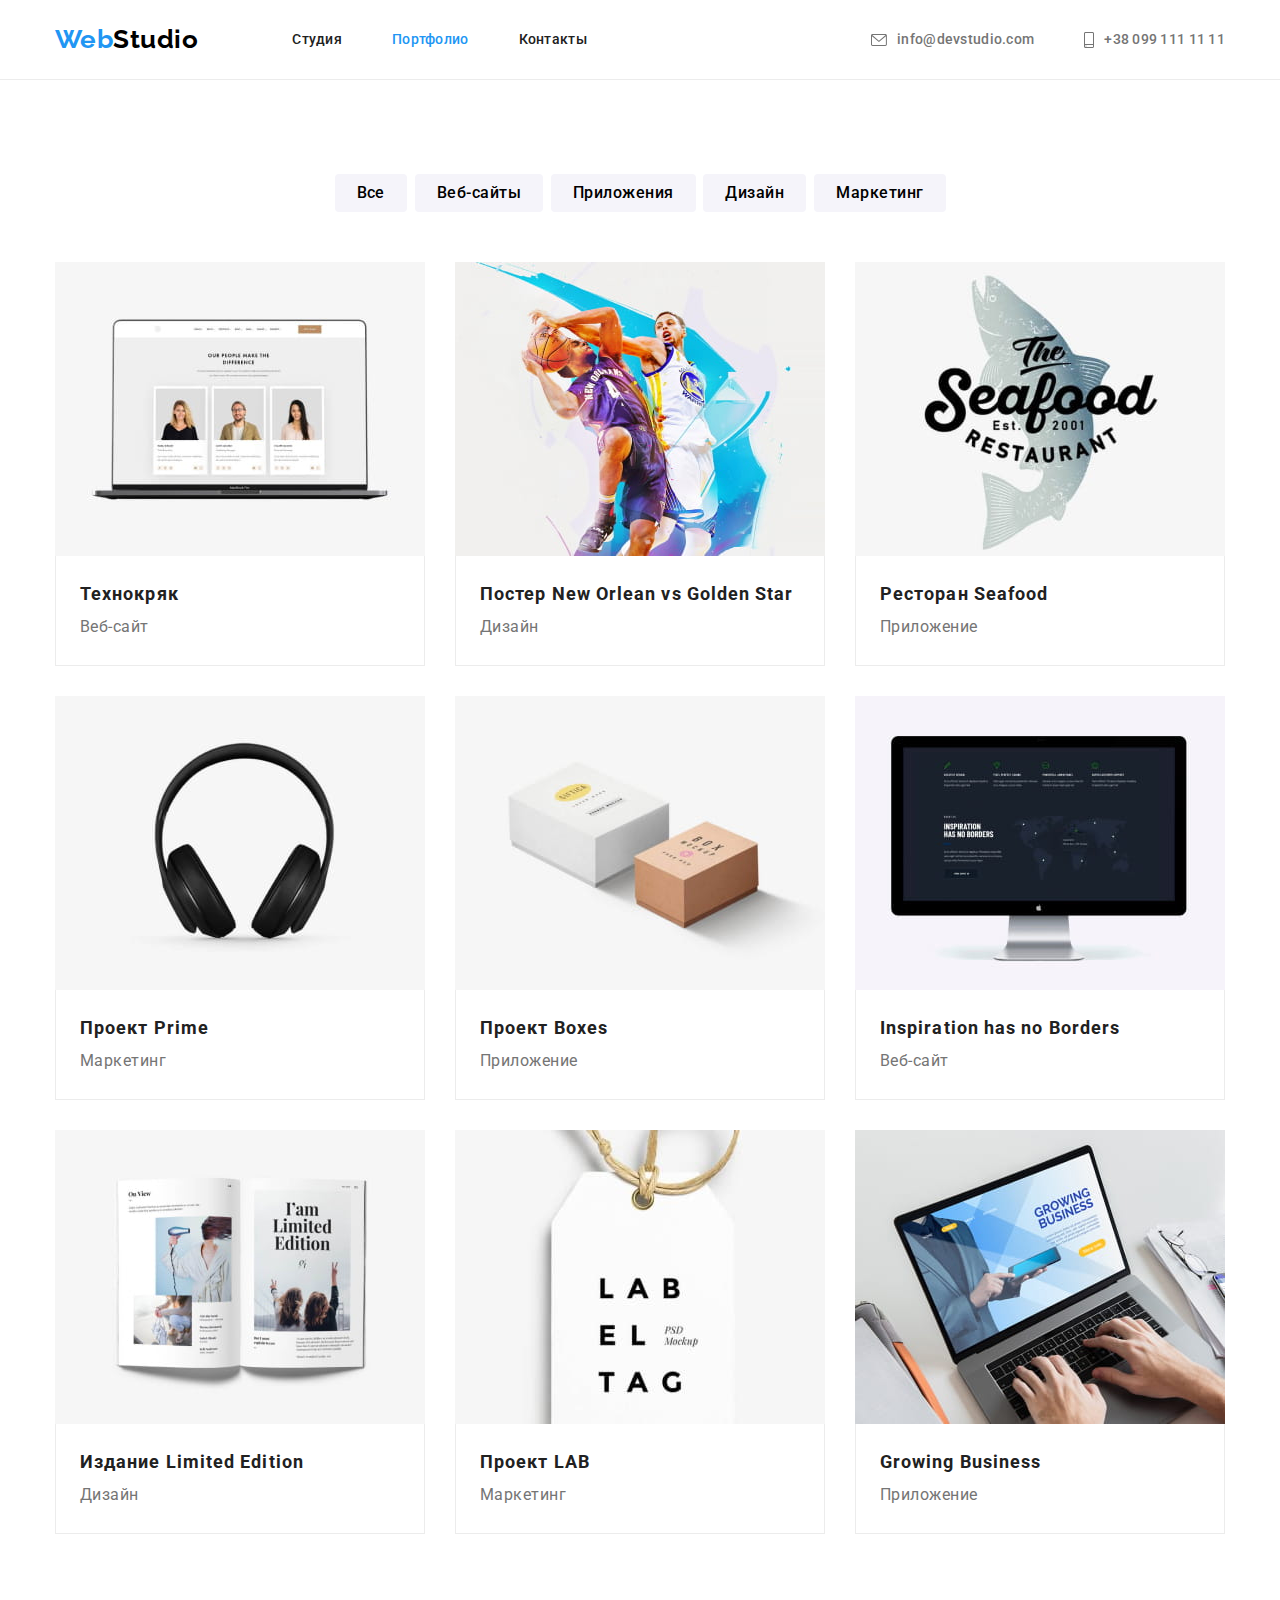
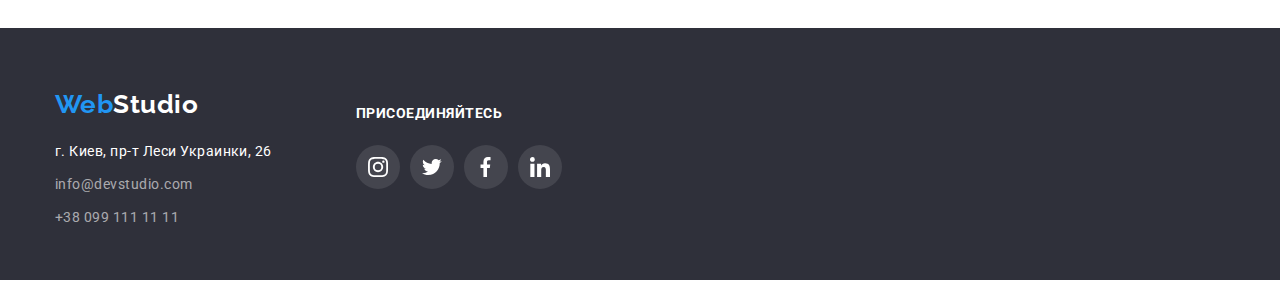
==== commit f65d1827: "added icons in contacts in header" ====
--- a/portfolio.html
+++ b/portfolio.html
@@ -18,16 +18,29 @@
             <nav class="nav">
                 <a class="logo" href="./index.html">Web<span class="logo-studio-header">Studio</span></a>
                 <ul class="links">
-                    <li class="item"><a class="nav-link" href="./index.html">Студия</a>
-                    </li>
+                    <li class="item"><a class="nav-link" href="./index.html">Студия</a></li>
                     <li class="item"><a class="nav-link active-page" href="./portfolio.html">Портфолио</a></li>
                     <li class="item"><a class="nav-link" href="./index.html">Контакты</a></li>
                 </ul>
             </nav>
     
             <ul class="contacts">
-                <li class="item"><a class="contacts-header" href="mailto:info@example.com">info@devstudio.com</a></li>
-                <li class="item"><a class="contacts-header" href="tel:+380991111111">+38 099 111 11 11</a></li>
+                <li class="item">
+                    <a class="contacts-header" href="mailto:info@example.com">
+                        <svg class="icon-letter" width="16" height="12">
+                            <use href="./images/all-svg-icons.svg#icon-letter"></use>
+                        </svg>
+                        info@devstudio.com
+                    </a>
+                </li>
+                <li class="item">
+                    <a class="contacts-header" href="tel:+380991111111">
+                        <svg class="icon-smartphone" width="10" height="16">
+                            <use href="./images/all-svg-icons.svg#icon-smartphone"></use>
+                        </svg>
+                        +38 099 111 11 11
+                    </a>
+                </li>
             </ul>
         </div>
     </header>
--- a/css/style.css
+++ b/css/style.css
@@ -110,9 +110,9 @@
   border-bottom: 1px solid #ececec;
 }
 
-.header .container {
+/* .header .container {
   text-align: center;
-}
+} */
 
 /* nav, titles, team-names, buttons */
 .nav-link,
@@ -138,6 +138,25 @@
   padding-bottom: 32px;
 }
 
+.contacts-header {
+  display: flex;
+  justify-content: space-between;
+  align-items: center;
+  fill: var(--text-color);
+}
+
+/* Icons in contacts in header*/
+.contacts .item {
+  display: flex;
+  justify-content: center;
+  align-items: center;
+}
+
+.icon-letter,
+.icon-smartphone {
+  margin-right: 10px;
+}
+
 /* nav */
 .nav {
   align-items: center;
@@ -163,6 +182,7 @@
 .contacts-header:hover,
 .contacts-header:focus {
   color: var(--blue-color);
+  fill: var(--blue-color);
 }
 
 .contacts-header,
@@ -241,9 +261,9 @@
   color: white;
 }
 
-/* Преимущества */
-
-/* Прихований заголовок-універсальний */
+/* Benefits */
+
+/* Hidden title - universal */
 .visually-hidden {
   position: absolute;
   width: 1px;
@@ -279,6 +299,17 @@
   line-height: 1.71;
 }
 
+/* Icons in benefits */
+.icon-background {
+  width: 270px;
+  height: 120px;
+  background-color: #f5f4fa;
+  border-radius: 4px;
+  padding: 0;
+  margin-bottom: 30px;
+  padding: 25px 100px;
+}
+
 /* title - Чем мы занимаемся, Наша команда*/
 .our-work {
   text-align: center;
@@ -300,7 +331,7 @@
   line-height: 1.17;
 }
 
-/* Команда */
+/* Team */
 .team {
   padding-top: 94px;
   padding-bottom: 94px;
@@ -329,7 +360,6 @@
 
 .team-cards .description {
   padding-top: 30px;
-  /* padding-bottom: 30px; */
 }
 
 .team-name {
@@ -353,6 +383,28 @@
   margin-left: auto;
 }
 
+/* Icons in team */
+.team .social-links {
+  display: flex;
+  align-items: center;
+  justify-content: space-between;
+}
+
+.social-links a {
+  display: flex;
+  justify-content: center;
+  align-items: center;
+  width: 44px;
+  height: 44px;
+  border-radius: 50%;
+  fill: #afb1b8;
+}
+
+.social-links a:hover {
+  background-color: var(--blue-color);
+  fill: #fff;
+}
+
 /* Клієнти */
 .clients {
   padding-top: 94px;
@@ -470,13 +522,13 @@
   align-items: center;
 }
 
-/* Портфоліо */
+/* Portfolio */
 .portfolio-container {
   padding-top: 94px;
   padding-bottom: 94px;
 }
 
-/* Кнопки */
+/* Buttons */
 .buttons {
   min-width: 611px;
   margin-bottom: 50px;
@@ -520,7 +572,7 @@
   box-shadow: 0px 4px 4px rgba(0, 0, 0, 0.25);
 }
 
-/* Заголовки карток */
+/* Cards title */
 .portfolio-cards h2 {
   color: var(--title-color);
   font-weight: 700;
@@ -529,7 +581,7 @@
   letter-spacing: 0.06em;
 }
 
-/* Типи карток */
+/* Cards type */
 .portfolio-cards p {
   color: var(--text-color);
   font-weight: 400;
@@ -557,46 +609,3 @@
   border-right: 1px solid #ececec;
   border-left: 1px solid #ececec;
 }
-
-/* Декоративні іконки */
-/* зробити як inline-svg, зробити div і туди фон*/
-/* .benefits .item::before, */
-
-/* Icons in contacts in header*/
-.contacts .item {
-  display: flex;
-  justify-content: center;
-  align-items: center;
-}
-
-/* Icons in benefits */
-.icon-background {
-  width: 270px;
-  height: 120px;
-  background-color: #f5f4fa;
-  border-radius: 4px;
-  padding: 0;
-  margin-bottom: 30px;
-  padding: 25px 100px;
-}
-
-.team .social-links {
-  display: flex;
-  align-items: center;
-  justify-content: space-between;
-}
-
-.social-links a {
-  display: flex;
-  justify-content: center;
-  align-items: center;
-  width: 44px;
-  height: 44px;
-  border-radius: 50%;
-  fill: #afb1b8;
-}
-
-.social-links a:hover {
-  background-color: var(--blue-color);
-  fill: #fff;
-}
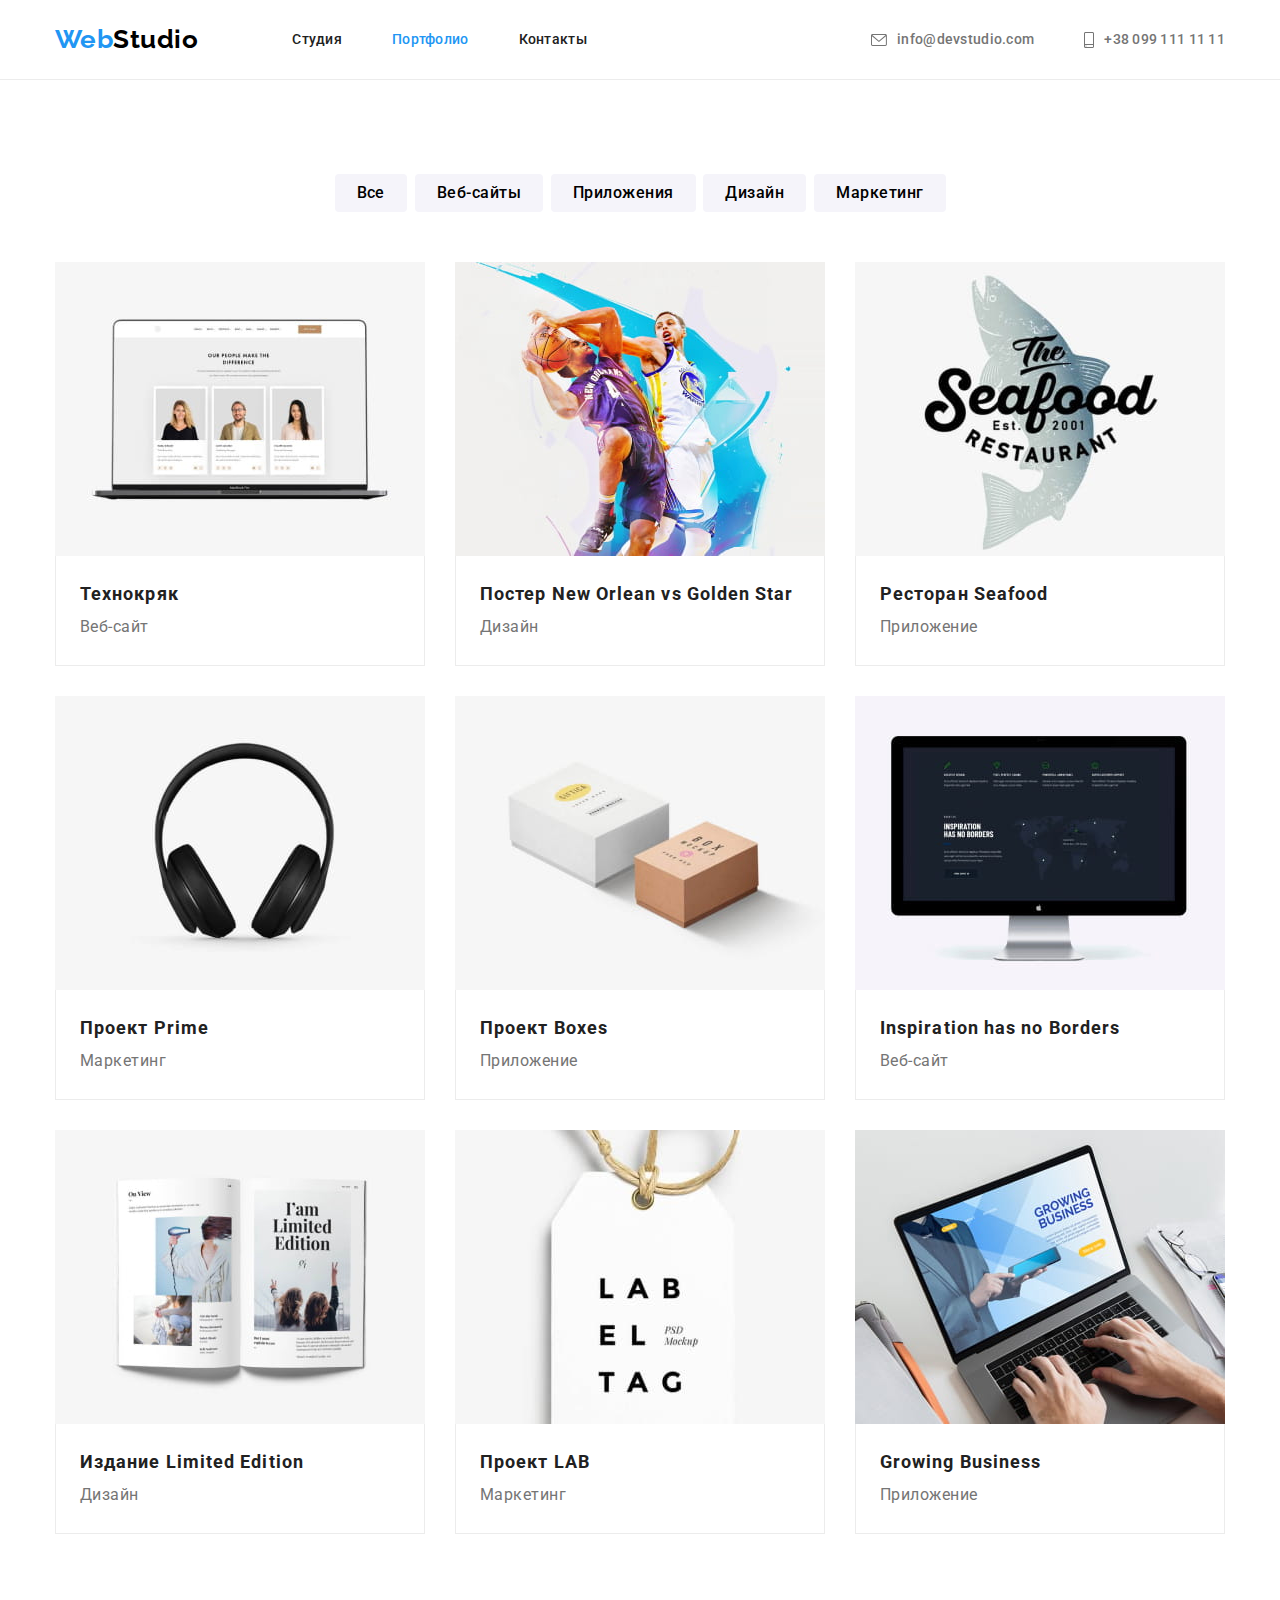
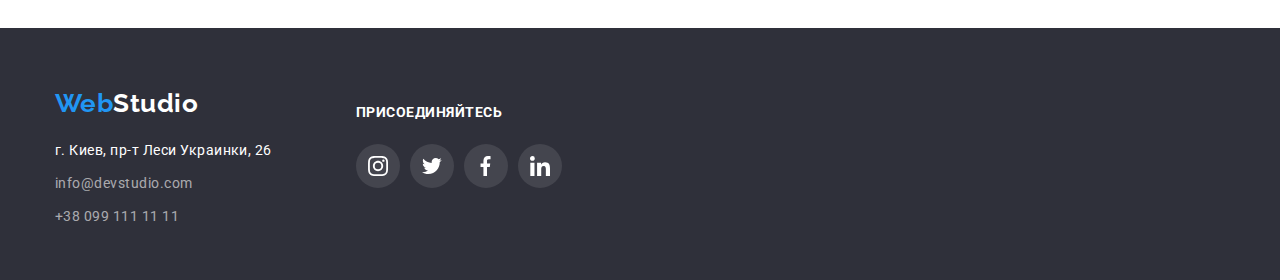
==== commit 017efa0a: "fixed small bugs" ====
--- a/portfolio.html
+++ b/portfolio.html
@@ -10,7 +10,6 @@
     <link href="https://fonts.googleapis.com/css2?family=Raleway:wght@700&family=Roboto:wght@400;500;700;900&display=swap"
     rel="stylesheet">
 </head>
-
 <body>
     <!-- Хедер -->
     <header class="header">
@@ -159,28 +158,28 @@
                     <li>
                         <a href="">
                             <svg class="icon-instagram" width="20" height="20">
-                                <use href="./images/all-svg-icons.svg#icon-instagram">
+                                <use href="./images/all-svg-icons.svg#icon-instagram"></use>
                             </svg>
                         </a>
                     </li>
                     <li>
                         <a href="">
                             <svg class="icon-twitter" width="20" height="20">
-                                <use href="./images/all-svg-icons.svg#icon-twitter">
+                                <use href="./images/all-svg-icons.svg#icon-twitter"></use>
                             </svg>
                         </a>
                     </li>
                     <li>
                         <a href="">
                             <svg class="icon-facebook" width="20" height="20">
-                                <use href="./images/all-svg-icons.svg#icon-facebook">
+                                <use href="./images/all-svg-icons.svg#icon-facebook"></use>
                             </svg>
                         </a>
                     </li>
                     <li>
                         <a href="">
                             <svg class="icon-linkedin" width="20" height="20">
-                                <use href="./images/all-svg-icons.svg#icon-linkedin">
+                                <use href="./images/all-svg-icons.svg#icon-linkedin"></use>
                             </svg>
                         </a>
                     </li>
@@ -189,5 +188,4 @@
         </div>
     </footer>
 </body>
-
 </html>--- a/css/style.css
+++ b/css/style.css
@@ -110,9 +110,6 @@
   border-bottom: 1px solid #ececec;
 }
 
-/* .header .container {
-  text-align: center;
-} */
 
 /* nav, titles, team-names, buttons */
 .nav-link,
@@ -201,7 +198,7 @@
   display: flex;
   text-align: center;
   height: 600px;
-  max-width: 1600px;
+  width: 100%;
   margin-right: auto;
   margin-left: auto;
   padding-top: 200px;
@@ -305,9 +302,10 @@
   height: 120px;
   background-color: #f5f4fa;
   border-radius: 4px;
-  padding: 0;
   margin-bottom: 30px;
-  padding: 25px 100px;
+  display: flex;
+  justify-content: center;
+  align-items: center;
 }
 
 /* title - Чем мы занимаемся, Наша команда*/
@@ -352,7 +350,6 @@
   width: 270px;
   height: 428px;
   background-color: var(--white-color);
-  padding-bottom: 30px;
   box-shadow: 0px 1px 3px rgba(0, 0, 0, 0.12), 0px 1px 1px rgba(0, 0, 0, 0.14),
     0px 2px 1px rgba(0, 0, 0, 0.2);
   border-radius: 0px 0px 4px 4px;
@@ -360,6 +357,7 @@
 
 .team-cards .description {
   padding-top: 30px;
+  padding-bottom: 30px;
 }
 
 .team-name {
@@ -443,7 +441,6 @@
 }
 
 .footer {
-  border: 1px solid transparent;
   height: 252px;
 }
 
